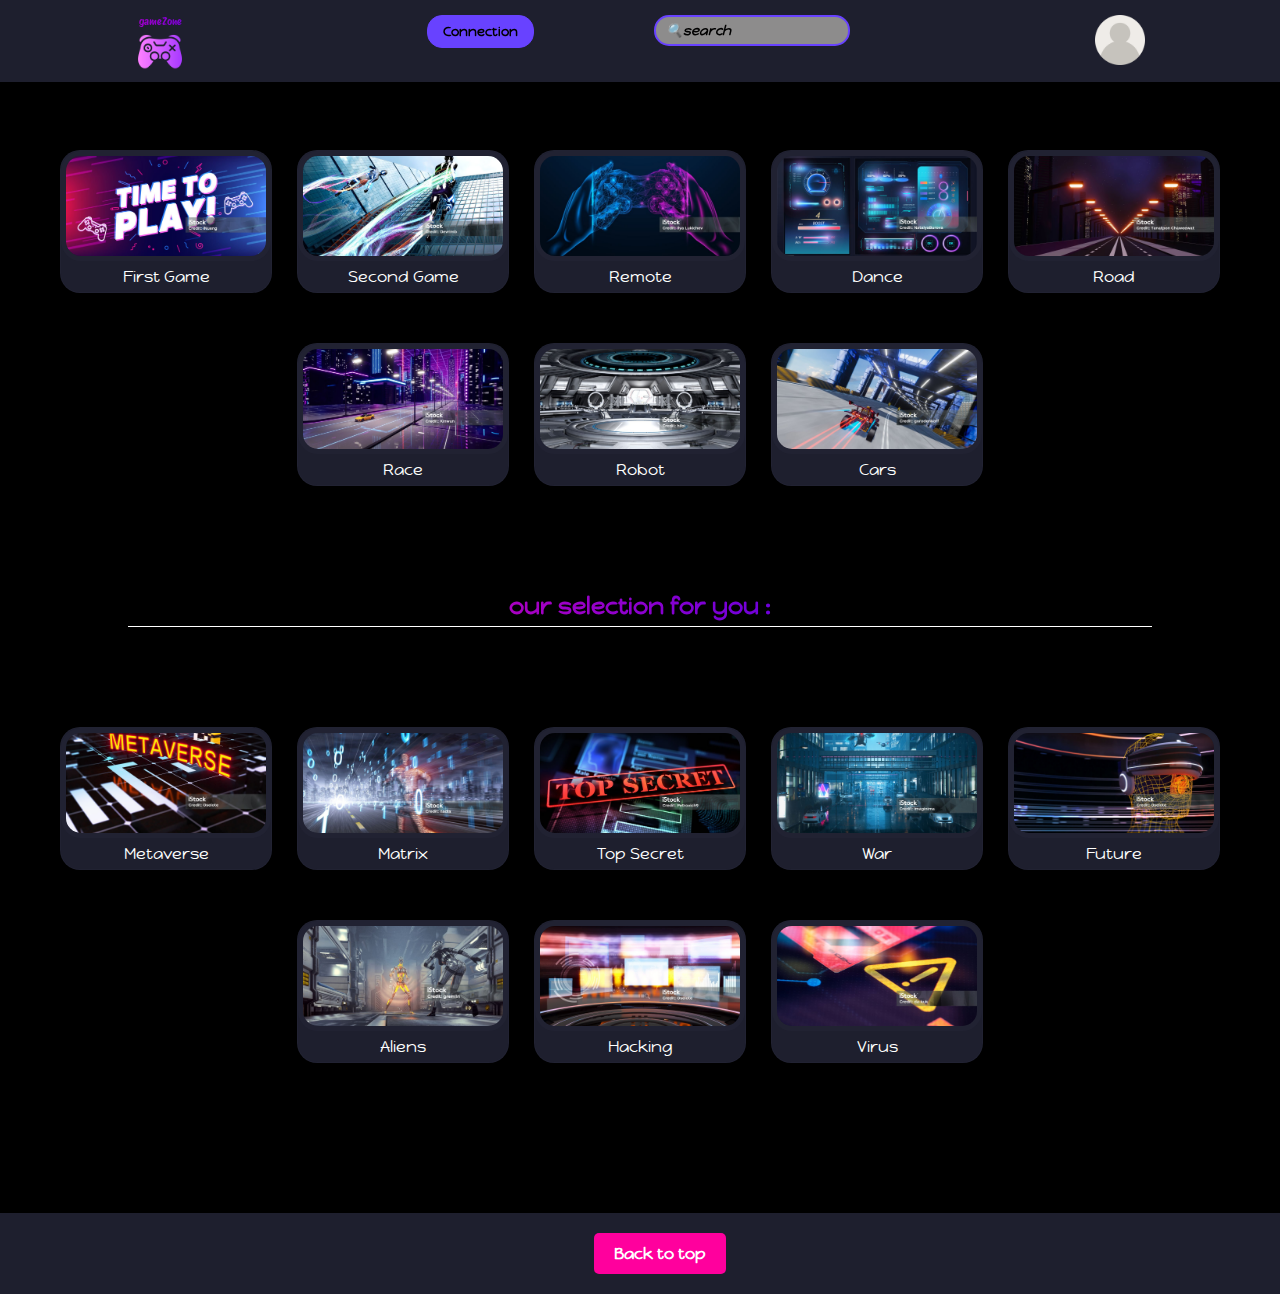
==== index.html @ e11b9570 "fixed the localStorage" ====
<!DOCTYPE html>
<html lang="en">
<meta name="viewport" content="width=device-width, initial-scale=1.0">
<link rel="stylesheet" href="./css/style.css">
<link rel="stylesheet" href="./css/connectionstyle.css">
<link
    href="https://fonts.googleapis.com/css2?family=Happy+Monkey&family=Orbitron&family=Protest+Riot&family=Rubik:wght@300;800&display=swap"
    rel="stylesheet">
<link rel="preconnect" href="https://fonts.googleapis.com">
<link rel="preconnect" href="https://fonts.gstatic.com" crossorigin>
<link
    href="https://fonts.googleapis.com/css2?family=Happy+Monkey&family=Orbitron&family=Pacifico&family=Protest+Riot&family=Rubik:wght@300;800&display=swap"
    rel="stylesheet">

<head>
    <title>games</title>
</head>

<body>

    <nav>
        <ul>
            <li id="web_logo">
                <p>gameZone</p>
                <img src="./images/video-game.png" alt="web_logo" class="web_logo">
            </li>
            <li>
                <button id="openModalBtn">Connection</button>
            </li>
            <li>
                <label for="search"></label>
                <input type="text" name="search" id="search" placeholder="🔍search">
            </li>
            <li>
                <img src="./images/user.png" alt="profile icon" class="profile_icon" onclick="openModalProfile()"
                    id="openProfile">
            </li>
        </ul>
    </nav>
    <div id="modal" class="modal">
        <div class="modal-content">
            <span class="close" onclick="closeModal()">&times;</span>
            <div class="container">
                <a href="./html/login.html"><button>log in</button></a>
                <a href="./html/singin.html"><button>sign in</button></a>
            </div>
        </div>
    </div>

    <div id="profile_modal" class="profile_modal">
        <div class="modal-content-profile">
            <span class="close" onclick="closeModalProfile()">&times;</span>
            <div class="container_profile">
                <ul>
                    <li id="name">Name: </li>
                    <li id="mail">Email: </li>
                    <li id="amountEntries">Amount of entries: </li>
                    <li id="amountWins">Amount of wins: </li>
                </ul>
            </div>
        </div>
    </div>

    <div class="games">
        <div class="grid">
            <div class="image-container">
                <img src="./images/istockphoto-1424506235-1024x1024.jpg" id="first_game">
                <h4>First Game</h4>
            </div>
            <div class="image-container">
                <img src="./images/istockphoto-1204787034-1024x1024.jpg" id="second_game">
                <h4>Second Game</h4>
            </div>
            <div class="image-container">
                <img src="images\istockphoto-1412522260-1024x1024.jpg">
                <h4>Remote</h4>
            </div>
            <div class="image-container">
                <img src="./images/istockphoto-1445187490-1024x1024.jpg">
                <h4>Dance</h4>
            </div>
            <div class="image-container">
                <img src="./images/istockphoto-1433746727-1024x1024.jpg">
                <h4>Road</h4>
            </div>
            <div class="image-container">
                <img src="./images/istockphoto-1382275041-1024x1024.jpg">
                <h4>Race</h4>
            </div>
            <div class="image-container">
                <img src="./images/istockphoto-1344104129-1024x1024.jpg">
                <h4>Robot</h4>
            </div>
            <div class="image-container">
                <img src="./images/istockphoto-1461627870-1024x1024.jpg">
                <h4>Cars</h4>
            </div>
        </div>

        <h3>our selection for you :</h3>
        <div class="grid2">
            <div class="image-container">
                <img src="./images/istockphoto-1362727145-1024x1024.jpg">
                <h4>Metaverse</h4>
            </div>
            <div class="image-container">
                <img src="./images/istockphoto-816668828-1024x1024.jpg">
                <h4>Matrix</h4>
            </div>
            <div class="image-container">
                <img src="./images/istockphoto-466016708-1024x1024.jpg">
                <h4>Top Secret</h4>
            </div>
            <div class="image-container">
                <img src="./images/istockphoto-1440041881-1024x1024.jpg">
                <h4>War</h4>
            </div>
            <div class="image-container">
                <img src="./images/istockphoto-1354028549-1024x1024.jpg">
                <h4>Future</h4>
            </div>
            <div class="image-container">
                <img src="./images/istockphoto-813155710-1024x1024.jpg">
                <h4>Aliens</h4>
            </div>
            <div class="image-container">
                <img src="./images/istockphoto-1364554121-1024x1024.jpg">
                <h4>Hacking</h4>
            </div>

            <div class="image-container">
                <img src="./images/istockphoto-1212608306-1024x1024.jpg">
                <h4>Virus</h4>
            </div>


        </div>
    </div>
    
    <footer>
        <button onclick="scrollToTop()" id="scrollToTopBtn" title="Go to top">Back to top</button>
    </footer>

    <script src="./js/app.js"></script>
    <script src="./js/validInput.js"></script>
</body>
---- css/style.css ----
*{
    font-family: 'Happy Monkey', system-ui;
    margin: 0;
    padding: 0;
}


nav ul{

    background-color: rgba(33, 34, 51, 0.9);
    /*fixe the position*/
    position: fixed;
    z-index: 3;
    width: 100%;
    text-align:center;
    top: 0px;
    margin-top: 0px;
    margin-bottom: 0px;
    padding-top: 5px;
    
    /*turn the navbar to flex and center the content*/
    display: flex;
    justify-content: space-around;
    flex-direction: row;
    flex-wrap: wrap;
}


nav li {
    display: inline-block;
    flex: 1;
    padding: 10px 10px 0px 10px;
    color: white;
    
}

input{
    border-radius: 10px;
    border: 1px solid white;
    margin-left: 4px;
    font-style: oblique;
    padding: 7px 15px;
    
}

.games{
    height: 100%;
    background-color: black;
    margin: 0;
    padding: 50px 0px;
}

.profile_icon{
    width: 50px;
    cursor: pointer;
}

.medal_img {
    border-radius: 100%;
    height: 50px;
    width: 50px;
}

.search_img {
    height: 20px;
    margin-left: 5px;
}


.grid, 
.grid2{
    display: flex;
    flex-direction: row;
    flex-wrap: wrap;
    justify-content: center;
    align-items: center;
    gap: 50px 25px;
    max-width: 1400px;
    margin: 80px auto;
    padding: 20px 10px;
}

.grid img, .grid2 img {
    width: 200px;
    height: 100px;
    object-fit: cover;
    border: 5px solid rgba(33, 34, 51, 0.9);
    border-radius: 20px;
    padding: 0%;
    margin: 0%;
    transition: transform 0.3s ease-in-out;
    cursor: pointer;
}

h4 {
    color: rgb(255, 255, 255);
    font-weight: 100;
    padding-bottom: 5px;
}

.image-container h4 {
    text-align: center;
    border-radius: 20px;
    margin-top: 0px;
} 

.image-container{
    border: 1px solid rgba(33, 34, 51, 0.9);
    border-radius: 20px;
    background-color: rgba(33, 34, 51, 0.9);
}

h3 {
    background-image: linear-gradient(to right, #ff009d, #1900ff); /* Ajoutez les couleurs de votre dégradé ici */
    -webkit-background-clip: text; /* Propriété nécessaire pour appliquer le dégradé au texte */
    color: transparent; /* Rend le texte transparent pour que le dégradé soit visible */    
    border-bottom: 1px solid rgb(255, 255, 255);
    padding: 5px 0%;
    text-align: center;
    margin-left: 10%;
    margin-right: 10%;
    font-weight:bold;
    font-size: x-large;
}

.modal {
    display: none;
    position: fixed;
    z-index: 5;
    top: 0;
    left: 0;
    width: 100%;
    height: 100%;
    background-color: rgba(0, 0, 0, 0.5);
}

.modal-content {
    position: absolute;
    top: 50%;
    left: 50%;
    transform: translate(-50%, -50%);
    background-color: #fff;
    padding: 20px;
    border-radius: 5px;
    box-shadow: 0 0 10px rgba(0, 0, 0, 0.5);
}

.close {
    position: absolute;
    top: 0px;
    right: 10px;
    font-size: 40px;
    cursor: pointer;
    color: red;
}

.profile_modal{
    display: none;
    position: fixed;
    z-index: 5;
    top: 0;
    left: 0;
    width: 100%;
    height: 100%;
    background-color: rgba(0, 0, 0, 0.5);
}

.modal-content-profile{
    position: absolute;
    top: 50%;
    left: 50%;
    transform: translate(-50%, -50%);
    background-color: rgba(255, 255, 255, 0.5);
    padding: 20px;
    border-radius: 5px;
    box-shadow: 0 0 10px rgba(0, 0, 0, 0.5);
}

.modal-content-profile li {
    padding:20px;
}

footer {
    background-color: rgba(33, 34, 51, 0.9);
    padding: 20px;
    text-align: center;
    /* Set position to fixed */
    bottom: 0;
    left: 0;
    width: 100%; /* Set width to 100% */
    z-index: 999; /* Set z-index to ensure it's above other content */
}

footer button {
    background-color: #ff009d;
    color: white;
    border: none;
    border-radius: 5px;
    padding: 10px 20px;
    font-size: 16px;
    cursor: pointer;
    transition: background-color 0.3s ease;
}

footer button:hover {
    background-color: #ff0055;
}
---- css/connectionstyle.css ----
.formcontact {
    padding: 20px;
    margin-bottom: 20px;
    margin-top: 25%;
    align-items: center;
    display: flex;
    flex-direction: column;
    justify-content: center;
    gap: 20px;

}

body {
    background-color: black;

}

#web_logo p {
    font-family: 'Protest Riot', sans-serif;
    transition: transform 0.3s ease-in-out;
    font-size: 10px;
}

.web_logo {
    margin: 0%;
    width: 50px;
    margin: 0px;
}

#web_logo:hover {
    transform: translateX(-4px) rotate(-4deg);
}

#web_logo p {
    background-image: linear-gradient(to right, #ff009d, #1900ff);
    /* Ajoutez les couleurs de votre dégradé ici */
    -webkit-background-clip: text;
    /* Propriété nécessaire pour appliquer le dégradé au texte */
    color: transparent;
    /* Rend le texte transparent pour que le dégradé soit visible */

}


input {
    display: block;
    /*ממקד כל אחד בבלוק כדי שיופעיו שורה אחרי שורה*/
    border-radius: 15px;
    padding: 5px 10px;
    background-color: rgb(141, 140, 140);
    border: 2px solid rgb(104, 66, 255);
    transition: transform 0.5s ease-in-out;
}

::placeholder {
    color: black;
    font-weight: bolder;
    font-style: italic;
}

input:hover {
    transform: scale(1.2);
}

button {
    border-radius: 15px;
    padding: 7px 15px;
    border: 1px solid rgb(104, 66, 255);
    ;
    font-weight: bold;
    background-color: rgb(104, 66, 255);
    transition: transform 0.5s ease-in-out;
    cursor: pointer;

}

button:hover {
    color: #DBE9EE;
    transform: scale(1.2);
}

.bth {
    background-color: #089da1;
    color: #fff;
    padding: 10px 20px;
    /*מוסיף ריפוד ללחצן, ומספק מרחב סביב הטקס*/
    cursor: pointer;
    border: none;
    /*מסיר את הגבול מהלחצן*/
    font-size: 16px;
    margin-left: 15px;
}

.bth:hover {
    background-color: #07787a;
}

.container {
    display: flex;
    flex-direction: column;
    justify-content: center;
    align-items: center;
    gap: 20px;
    margin-top: 10%;
}

.container button {
    padding: 10px 30px;

}



.singin_container{
    display: flex;
    flex-direction: column;
    align-items: center;
}

#notValidMessage {
    display: none;
    background-color: #ffcccc; /* רקע בצבע אדום חלש */
    border: 2px solid #ff0000; /* מסגרת עם קווים אדומים */
    border-radius: 8px; /* פינות מעוגלות */
    padding: 20px; /* מרווח בתוך הדיב */
    max-width: 400px; /* רוחב מרבי */
    margin: 20px auto; /* מרווח מעלה ומטה, ומרכז את הדיב באמצעות margin:auto */
}

#notValidMessage h2 {
    color: #ff0000; /* צבע כותרת באדום */
}

#notValidMessage p {
    font-size: 16px; /* גודל גופן */
    line-height: 1.5; /* גובה השורה */
}
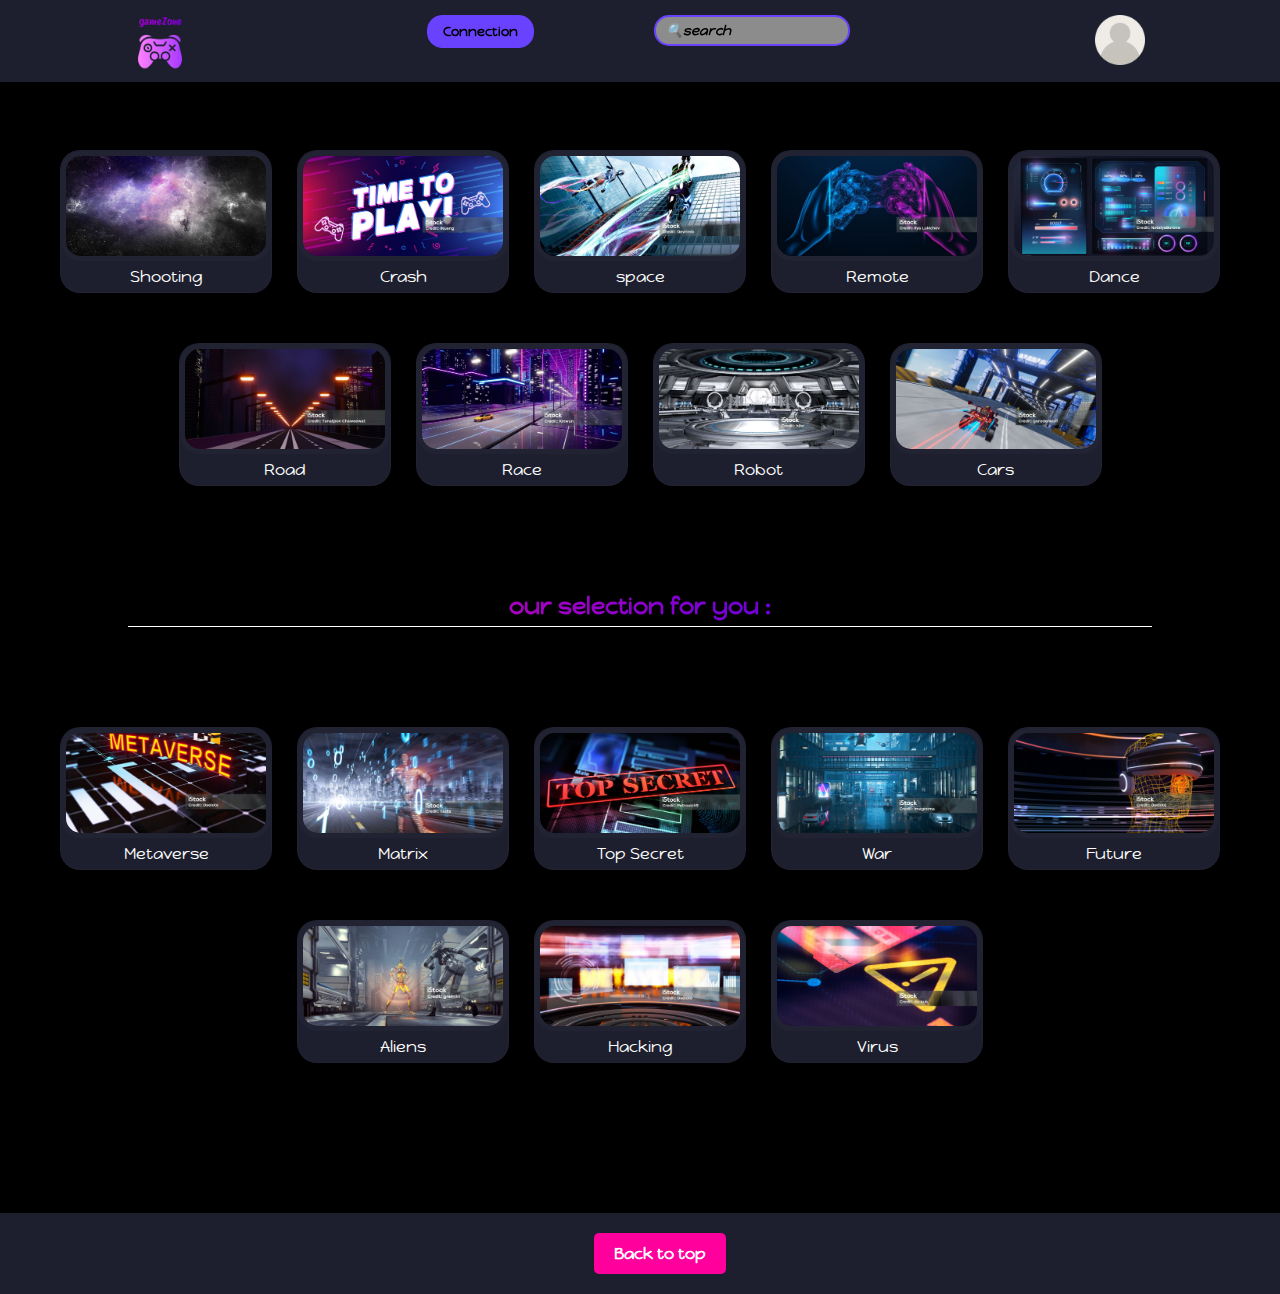
==== commit 836a597b: "add the game2 to index" ====
--- a/index.html
+++ b/index.html
@@ -64,12 +64,16 @@
     <div class="games">
         <div class="grid">
             <div class="image-container">
+                <a href="./html/shooting-game.html"><img src="./images/space-624054_1280.jpg" id="space"></a>
+                <h4>Shooting</h4>
+            </div>
+            <div class="image-container">
                 <img src="./images/istockphoto-1424506235-1024x1024.jpg" id="first_game">
-                <h4>First Game</h4>
+                <h4>Crash</h4>
             </div>
             <div class="image-container">
                 <img src="./images/istockphoto-1204787034-1024x1024.jpg" id="second_game">
-                <h4>Second Game</h4>
+                <h4>space</h4>
             </div>
             <div class="image-container">
                 <img src="images\istockphoto-1412522260-1024x1024.jpg">
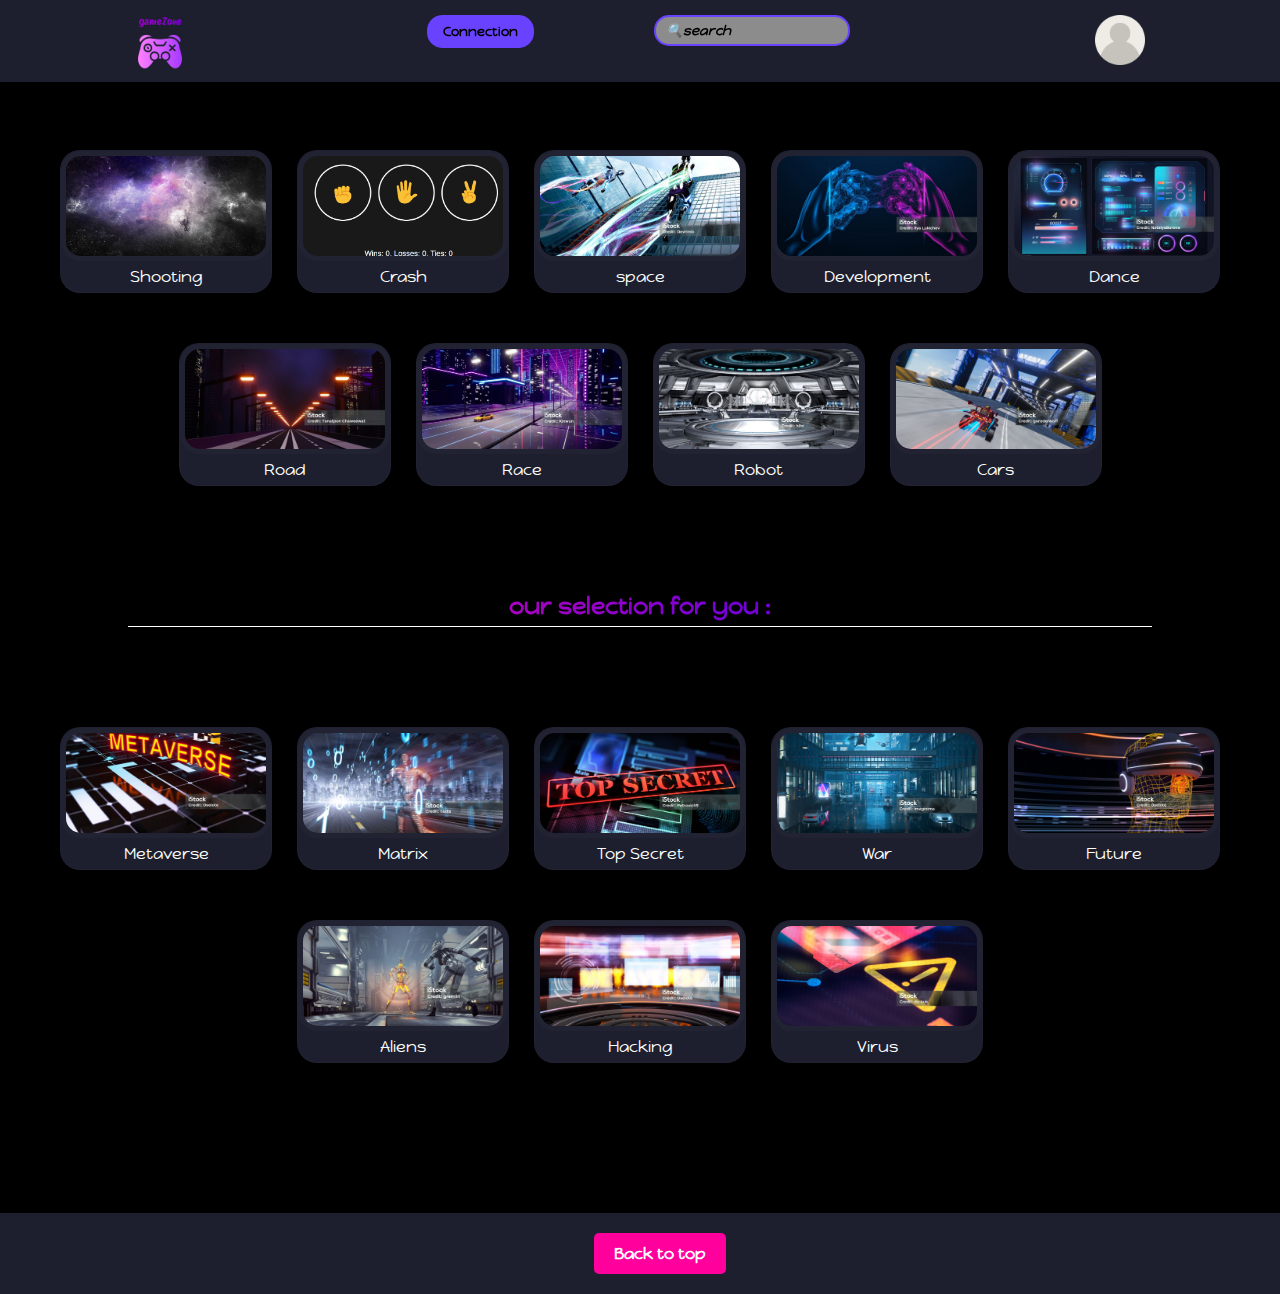
==== commit 381fda0c: "change and add game" ====
--- a/index.html
+++ b/index.html
@@ -68,7 +68,7 @@
                 <h4>Shooting</h4>
             </div>
             <div class="image-container">
-                <img src="./images/istockphoto-1424506235-1024x1024.jpg" id="first_game">
+                <a href = "./html/rock-papaer-scissors.html"><img src="./images/first game.png" id="first_game"></a>
                 <h4>Crash</h4>
             </div>
             <div class="image-container">
@@ -77,7 +77,7 @@
             </div>
             <div class="image-container">
                 <img src="images\istockphoto-1412522260-1024x1024.jpg">
-                <h4>Remote</h4>
+                <h4>Development</h4>
             </div>
             <div class="image-container">
                 <img src="./images/istockphoto-1445187490-1024x1024.jpg">
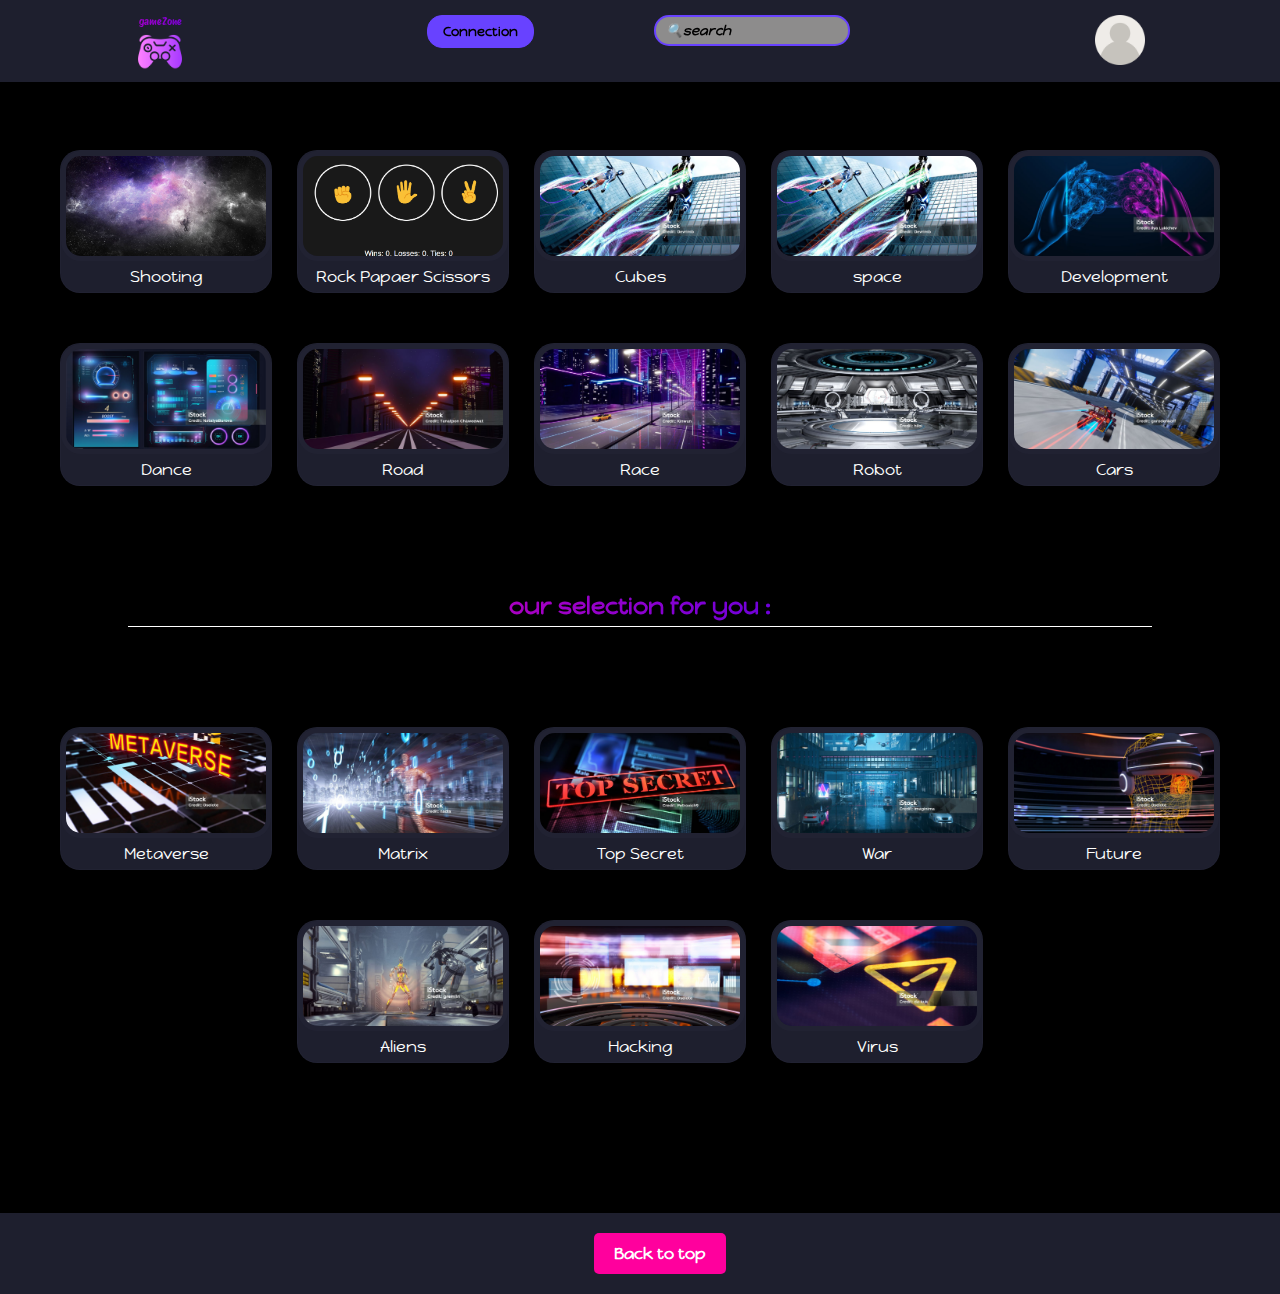
==== commit 8aca1cbd: "deleted excess images" ====
--- a/index.html
+++ b/index.html
@@ -69,7 +69,11 @@
             </div>
             <div class="image-container">
                 <a href = "./html/rock-papaer-scissors.html"><img src="./images/first game.png" id="first_game"></a>
-                <h4>Crash</h4>
+                <h4>Rock Papaer Scissors</h4>
+            </div>
+            <div class="image-container">
+                <img src="./images/istockphoto-1204787034-1024x1024.jpg" id="cubes">
+                <h4>Cubes</h4>
             </div>
             <div class="image-container">
                 <img src="./images/istockphoto-1204787034-1024x1024.jpg" id="second_game">
--- a/css/connectionstyle.css
+++ b/css/connectionstyle.css
@@ -1,7 +1,7 @@
 .formcontact {
     padding: 20px;
     margin-bottom: 20px;
-    margin-top: 25%;
+    margin-top: 15%;
     align-items: center;
     display: flex;
     flex-direction: column;
@@ -136,3 +136,17 @@
     line-height: 1.5; /* גובה השורה */
 }
 
+.exit_img{
+    height: 15px;
+    width: 15px;
+}
+.exit_btn{
+    margin-top: 50px;;
+}
+.header{
+   display: flex;
+   flex-direction: row;
+   justify-content: space-between;
+   margin: 40px;
+}
+
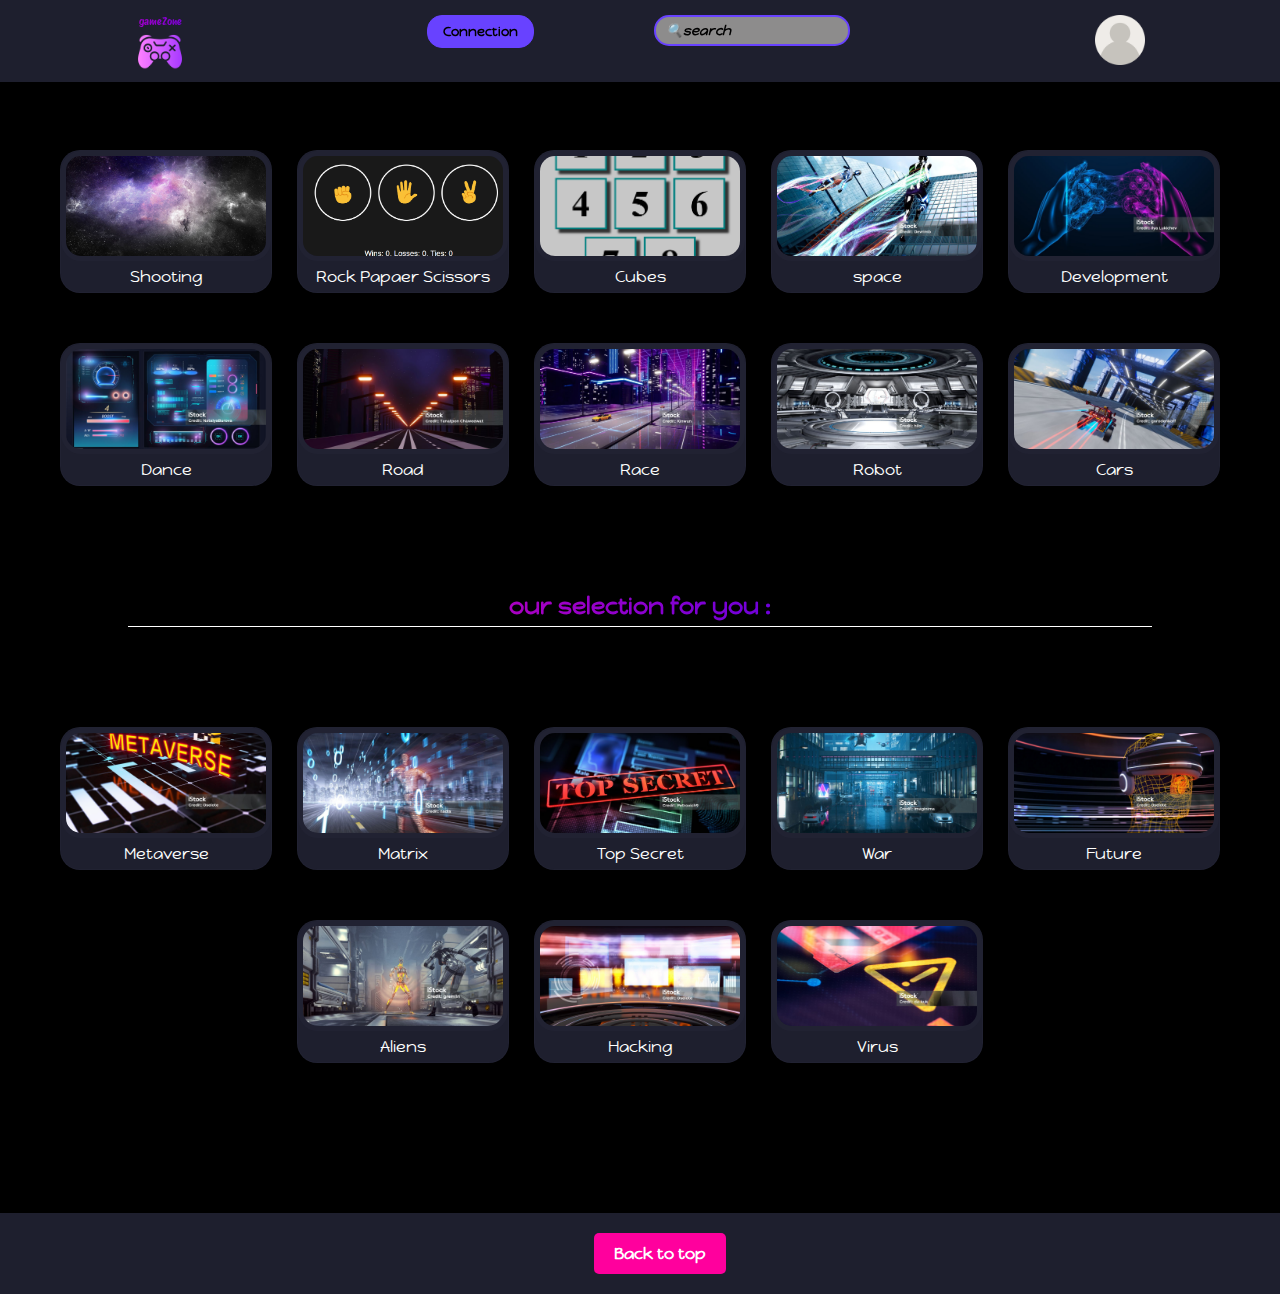
==== commit 5e7ca3ff: "add image for the second game" ====
--- a/index.html
+++ b/index.html
@@ -72,7 +72,7 @@
                 <h4>Rock Papaer Scissors</h4>
             </div>
             <div class="image-container">
-                <img src="./images/istockphoto-1204787034-1024x1024.jpg" id="cubes">
+                <a href="./html/logical.html"><img src="./images/Capture d'écran 2024-02-11 175855.png" id="cubes"></a>
                 <h4>Cubes</h4>
             </div>
             <div class="image-container">
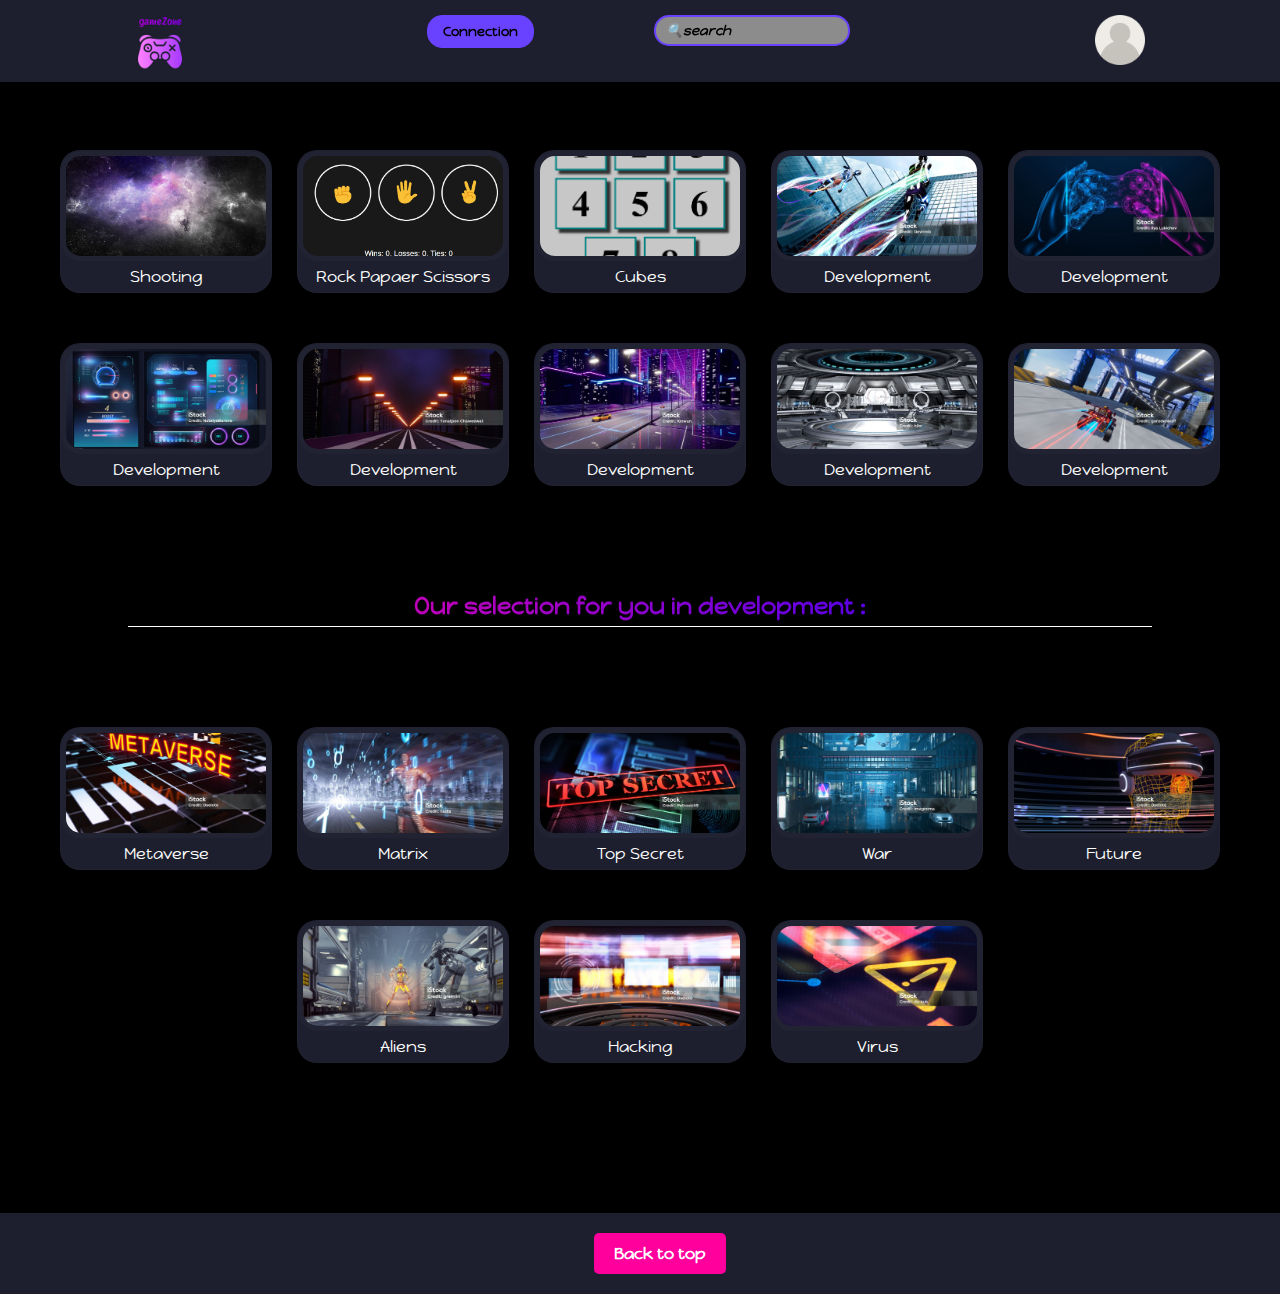
==== commit 72764fdb: "some changes" ====
--- a/index.html
+++ b/index.html
@@ -64,20 +64,20 @@
     <div class="games">
         <div class="grid">
             <div class="image-container">
-                <a href="./html/shooting-game.html"><img src="./images/space-624054_1280.jpg" id="space"></a>
+                <a href="./html/games/shooting-game.html"><img src="./images/space-624054_1280.jpg" id="space"></a>
                 <h4>Shooting</h4>
             </div>
             <div class="image-container">
-                <a href = "./html/rock-papaer-scissors.html"><img src="./images/first game.png" id="first_game"></a>
+                <a href = "./html/games/rock-papaer-scissors.html"><img src="./images/first game.png" id="first_game"></a>
                 <h4>Rock Papaer Scissors</h4>
             </div>
             <div class="image-container">
-                <a href="./html/logical.html"><img src="./images/Capture d'écran 2024-02-11 175855.png" id="cubes"></a>
+                <a href="./html/games/logical.html"><img src="./images/game.png" id="cubes"></a>
                 <h4>Cubes</h4>
             </div>
             <div class="image-container">
                 <img src="./images/istockphoto-1204787034-1024x1024.jpg" id="second_game">
-                <h4>space</h4>
+                <h4>Development</h4>
             </div>
             <div class="image-container">
                 <img src="images\istockphoto-1412522260-1024x1024.jpg">
@@ -85,27 +85,27 @@
             </div>
             <div class="image-container">
                 <img src="./images/istockphoto-1445187490-1024x1024.jpg">
-                <h4>Dance</h4>
+                <h4>Development</h4>
             </div>
             <div class="image-container">
                 <img src="./images/istockphoto-1433746727-1024x1024.jpg">
-                <h4>Road</h4>
+                <h4>Development</h4>
             </div>
             <div class="image-container">
                 <img src="./images/istockphoto-1382275041-1024x1024.jpg">
-                <h4>Race</h4>
+                <h4>Development</h4>
             </div>
             <div class="image-container">
                 <img src="./images/istockphoto-1344104129-1024x1024.jpg">
-                <h4>Robot</h4>
+                <h4>Development</h4>
             </div>
             <div class="image-container">
                 <img src="./images/istockphoto-1461627870-1024x1024.jpg">
-                <h4>Cars</h4>
+                <h4>Development</h4>
             </div>
         </div>
 
-        <h3>our selection for you :</h3>
+        <h3>Our selection for you in development :</h3>
         <div class="grid2">
             <div class="image-container">
                 <img src="./images/istockphoto-1362727145-1024x1024.jpg">
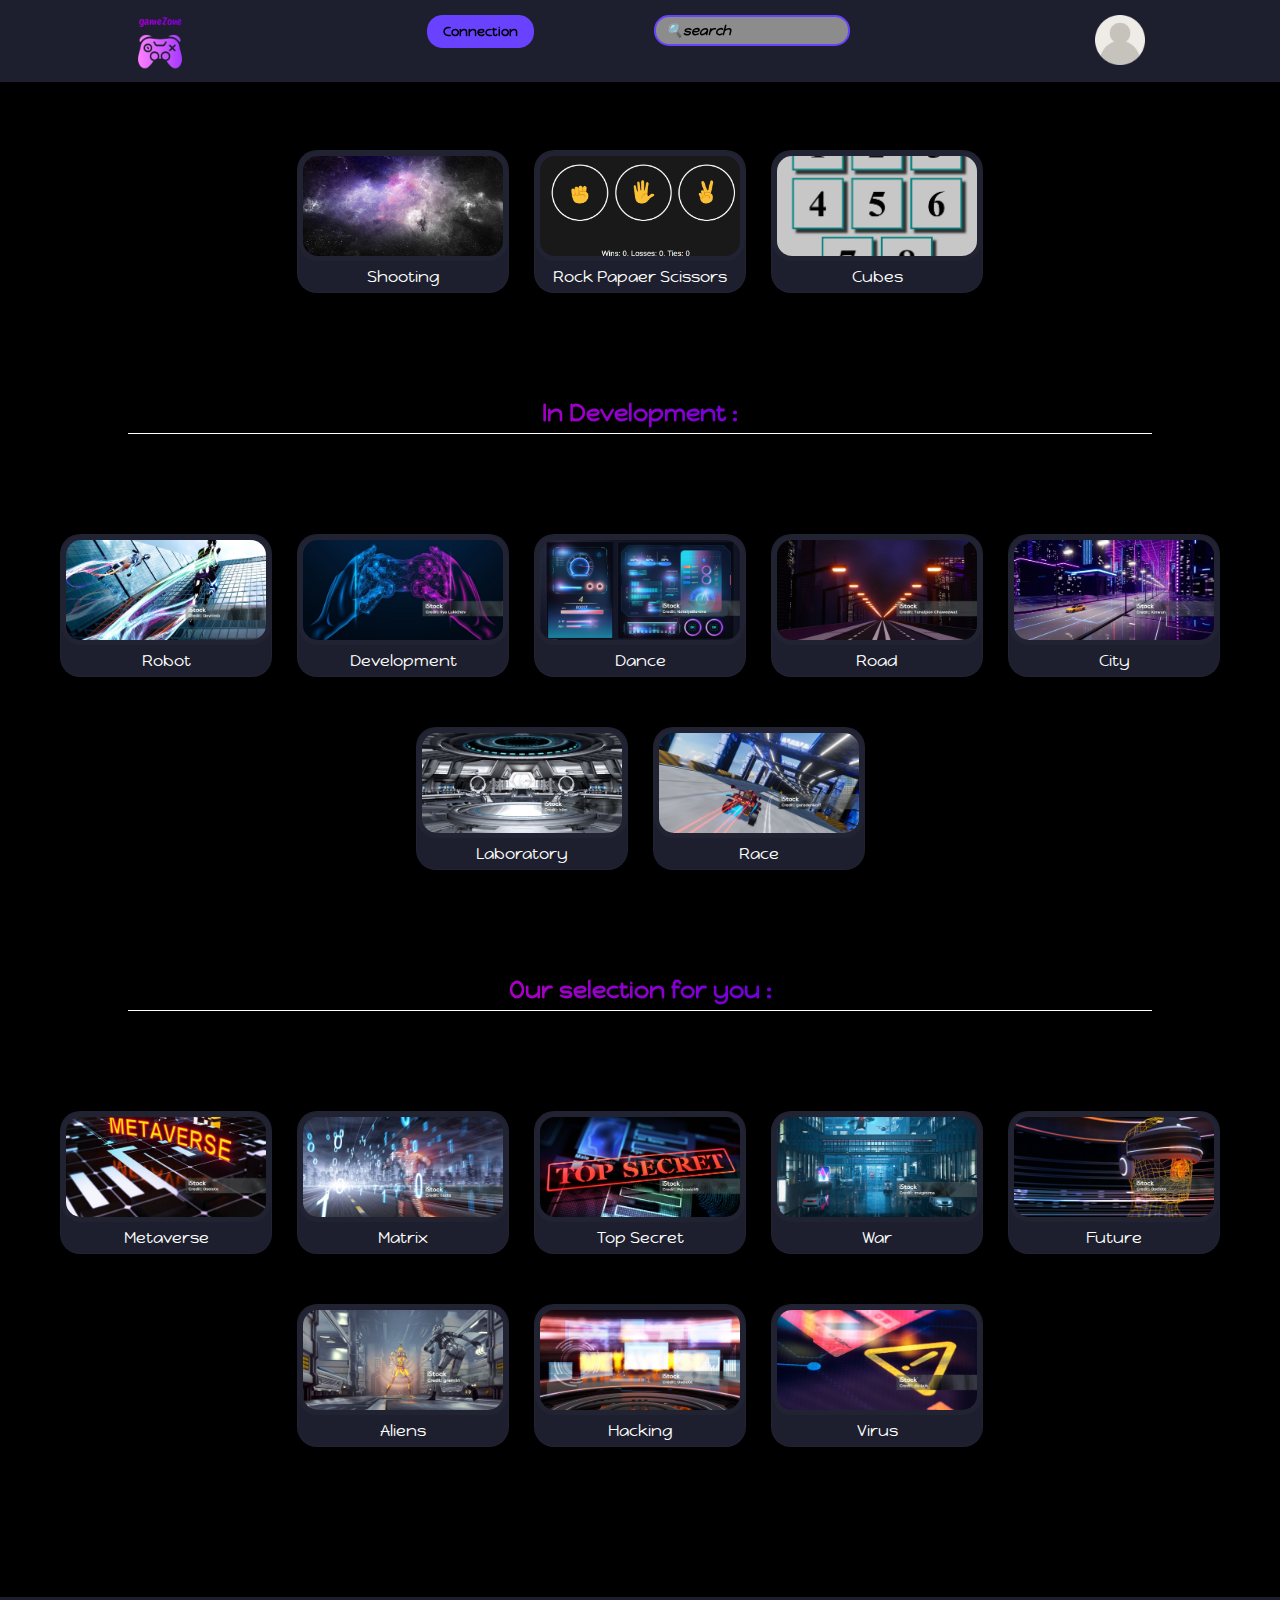
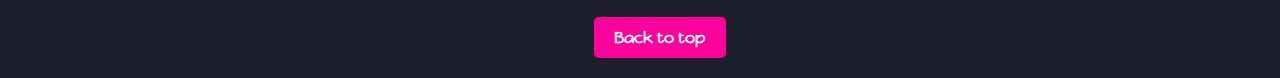
==== commit 49843363: "refactoring the index" ====
--- a/index.html
+++ b/index.html
@@ -75,9 +75,12 @@
                 <a href="./html/games/logical.html"><img src="./images/game.png" id="cubes"></a>
                 <h4>Cubes</h4>
             </div>
+        </div>
+        <h3>In Development :</h3>
+        <div class="grid">
             <div class="image-container">
                 <img src="./images/istockphoto-1204787034-1024x1024.jpg" id="second_game">
-                <h4>Development</h4>
+                <h4>Robot</h4>
             </div>
             <div class="image-container">
                 <img src="images\istockphoto-1412522260-1024x1024.jpg">
@@ -85,28 +88,27 @@
             </div>
             <div class="image-container">
                 <img src="./images/istockphoto-1445187490-1024x1024.jpg">
-                <h4>Development</h4>
+                <h4>Dance</h4>
             </div>
             <div class="image-container">
                 <img src="./images/istockphoto-1433746727-1024x1024.jpg">
-                <h4>Development</h4>
+                <h4>Road</h4>
             </div>
             <div class="image-container">
                 <img src="./images/istockphoto-1382275041-1024x1024.jpg">
-                <h4>Development</h4>
+                <h4>City</h4>
             </div>
             <div class="image-container">
                 <img src="./images/istockphoto-1344104129-1024x1024.jpg">
-                <h4>Development</h4>
+                <h4>Laboratory</h4>
             </div>
             <div class="image-container">
                 <img src="./images/istockphoto-1461627870-1024x1024.jpg">
-                <h4>Development</h4>
+                <h4>Race</h4>
             </div>
         </div>
-
-        <h3>Our selection for you in development :</h3>
-        <div class="grid2">
+        <h3>Our selection for you :</h3>
+        <div class="grid">
             <div class="image-container">
                 <img src="./images/istockphoto-1362727145-1024x1024.jpg">
                 <h4>Metaverse</h4>
